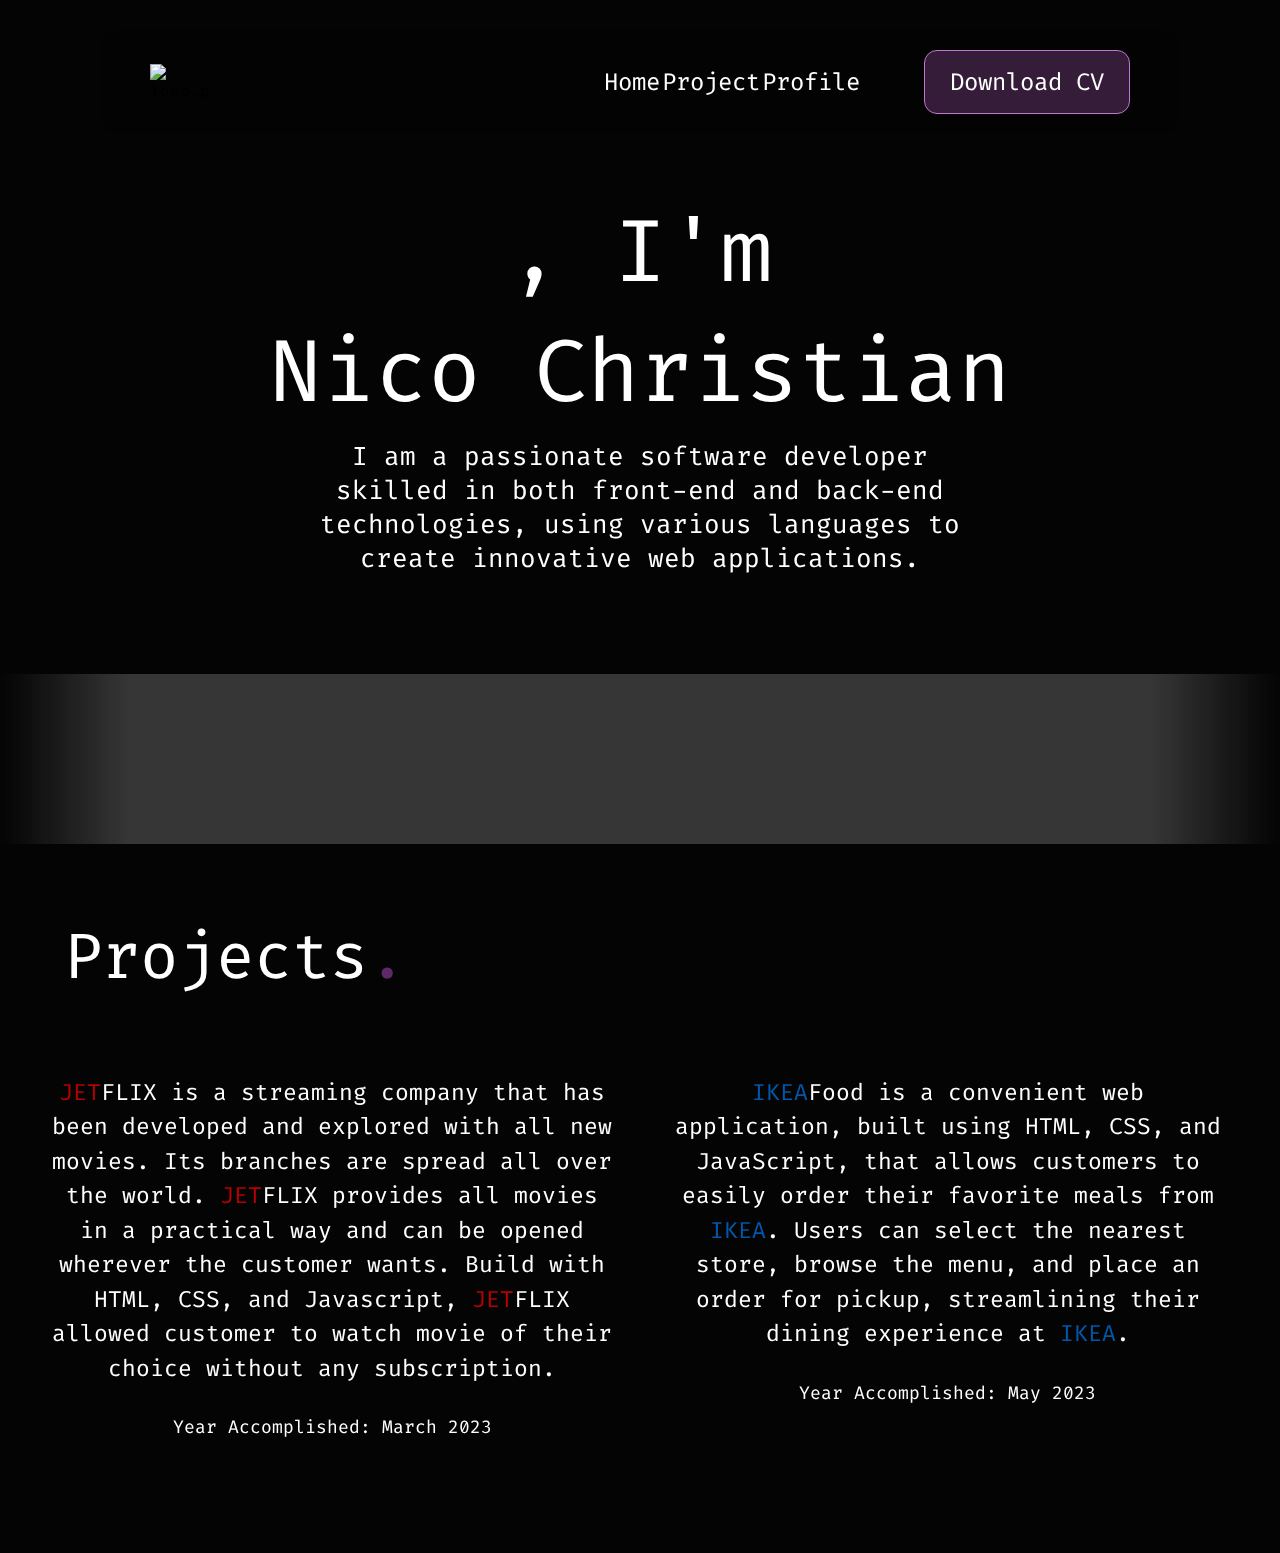
==== index.html @ f6aff2f3 "Add files via upload" ====
<!DOCTYPE html>
<html lang="en">
<head>
    <meta charset="UTF-8">
    <meta http-equiv="X-UA-Compatible" content="IE=edge">
    <meta name="viewport" content="width=device-width, initial-scale=1.0">
    <title>Nico's Portfolio</title>
    <link rel="icon" href="assets/nc_logo.png"/>
    <link rel="stylesheet" href="style.css">
    <link rel="preconnect" href="https://fonts.googleapis.com">
    <link rel="preconnect" href="https://fonts.gstatic.com" crossorigin>
    <link href="https://fonts.googleapis.com/css2?family=Fira+Code:wght@300..700&display=swap" rel="stylesheet">
</head>
<body>

<div class="navbar">
    <img src="assets/nc_logo.png" alt="logo.png">
    <div class="right">
        <div class="navbar-right">
            <a href="">Home</a>
            <a href="">Project</a>
            <a href="">Profile</a>
        </div>
        <a href="" class="download-cv" download>Download CV</a>
    </div>
</div>

<div class="text-home">
    <span class="hello"><span class="typewritter"></span>, I'm</span>
    <span class="name">Nico Christian</span>
    <p>I am a passionate software developer skilled in both front-end and 
        back-end technologies, using various languages to create innovative web applications.</p>
</div>

<div class="slider" style="
    --width: 100px;
    --height: 170px;
    --quantity: 7;
">
    <div class="list">
        <div class="item" style="--position: 1;"><img src="assets/html_2.png" alt=""></div>
        <div class="item" style="--position: 2;"><img src="assets/css_2.png" alt=""></div>
        <div class="item" style="--position: 3;"><img src="assets/js_2.png" alt=""></div>
        <div class="item3" style="--position: 4;"><img src="assets/asp_2.png" alt=""></div>
        <div class="item" style="--position: 5;"><img src="assets/python_2.png" alt=""></div>
        <div class="item2" style="--position: 6;"><img src="assets/java_2.png" alt=""></div>
        <div class="item" style="--position: 7;"><img src="assets/c_2.png" alt=""></div>
    </div>
</div>

<div class="project-title">
    <h1>Projects<span class="dot">.</span></h1>
</div>

<div class="projects">
    <div class="jetflix">
        <a href="">
            <div class="jetflix-img">
                <img src="assets/jetflix.png" alt="">
                <div class="bg-blur"></div>
                <div class="text"><img src="assets/jetflix logo.png" alt=""></div>
            </div>
        </a>
        <div class="description">
            <p>
                <span>JET</span>FLIX is a streaming company that has been developed and 
                explored with all new movies. Its branches are spread all 
                over the world. <span>JET</span>FLIX provides all movies in a practical 
                way and can be opened wherever the customer wants. 
                Build with HTML, CSS, and Javascript, <span>JET</span>FLIX allowed 
                customer to watch movie of their choice without 
                any subscription.
            </p>
            <h4 class="year">Year Accomplished: March 2023</h4>
        </div>
    </div>
    <div class="ikeafood">
        <a href="">
            <div class="ikeafood-img">
                <img src="assets/ikeafood.png" alt="">
                <div class="bg-blur"></div>
                <div class="text"><img src="assets/ikeafood logo.png" alt=""></div>
            </div>
        </a>
        <div class="description">
            <p>
                <span>IKEA</span>Food is a convenient web application, built using HTML, 
                CSS, and JavaScript, that allows customers to easily order 
                their favorite meals from <span>IKEA</span>. Users can select the nearest 
                store, browse the menu, and place an order for pickup, 
                streamlining their dining experience at <span>IKEA</span>.
            </p>
            <h4 class="year">Year Accomplished: May 2023</h4>
        </div>
    </div>
    <!-- <div class="worksphere">
        <a href="">
            <div class="worksphere-img">
                <img src="assets/worksphere.png" alt="">
                <div class="bg-blur"></div>
                <div class="text"><img src="" alt=""></div>
            </div>
        </a>
        <div class="description">
            <p>
                tes
            </p>
            <h4 class="year"></h4>
        </div>
    </div> -->
</div>


<canvas id="canvas"></canvas>
<script src="https://unpkg.com/typed.js@2.1.0/dist/typed.umd.js"></script>
<script>
    var typed = new Typed(".typewritter",{
        strings: ["Hello", "Hola", "你好", "안녕하세요", "こんにちは", "สวัสดี"],
        typeSpeed: 170,
        backSpeed: 170,
        backDelay: 1500,
        loop: true
    })
</script>
<script src="script.js"></script>

</body>
</html>
---- style.css ----
body {
	margin: 0;
	padding: 0;
	font-family: "Fira Code", monospace;
    background-color: #040404;
	background-attachment: fixed;
}

::-webkit-scrollbar{
    width: 10px;
}

::-webkit-scrollbar-thumb{
    background: #5D2A67;
    border-radius: 10px;
}

::-webkit-scrollbar-track{
    border-radius: 10px;
}

.navbar {
	z-index: 1;
	display: flex;
	justify-content: space-between;
    align-items: center;
    padding: 20px 50px;
    margin: 30px 100px;
    border-radius: 20px;
    background-color: rgba(0, 0, 0, 0.2);
	backdrop-filter: blur( 4px );
}

#canvas {
	position: fixed;
	z-index: -1;
	left: 0;
	top: 0;
	width: 100%;
	height: 100%;
}

/* Navbar */

.navbar img{
    width: 6%;
}

.navbar .navbar-right{
    display: flex;
    justify-content: space-between;
    width: 20vw;
    /* width: 60vw; */
}

.navbar .download-cv{

    color: white;
    text-decoration: none;
    font-size: 24px;
    background-color: #351C39;
    padding: 15px 25px;
    border-radius: 13px;
    border-width: 1px;
    border-style: solid;
    border-color: #C075CF;
}

.navbar .right{
    display: flex;
    align-items: center;
    gap: 5vw;
}

.navbar .navbar-right a{
    position: relative;
    color: white;
    font-size: 24px;
    cursor: pointer;
    text-decoration: none;
}

.navbar .navbar-right a:after{
    content: "";
    position: absolute;
    background-color: #C075CF;
    height: 3px;
    width: 0;
    right: 0;
    bottom: -4px;
    transition: 0.3s;
}

.navbar .navbar-right a:hover:after{

    width: 90%;
}

/* Home Text */

.text-home{
    display: flex;
    height: 50vh;
    justify-content: center;
    align-items: center;
    flex-direction: column;
}

.text-home .hello{
    height: 120px;
}

.text-home .typewritter{
    color: #C075CF;
    font-size: 88px;
}

.text-home span,
.text-home p{
    color: white;
    font-size: 88px;
}

.text-home p{
    margin: 10px 0px;
    font-size: 26px;
    text-align: center;
    width: 50vw;
}

/* Slider */
.slider{
    z-index: 1;
    display: flex;
    margin-top: 60px;
    height: var(--height);
    width: 100%;
    overflow: hidden;
    mask-image: linear-gradient(
        to right,transparent,#000 10% 90%,transparent
    );
    background: rgba( 255, 255, 255, 0.2);
    backdrop-filter: blur( 4px );
}

.slider .list{
    display: flex;
    align-items: center;
    width: 100%;
    min-width: calc(var(--width) * var(--quantity));
    position: relative;
}

.slider .list .item,
.slider .list .item2,
.slider .list .item3{
    width: var(--width);
    position: absolute;
    left: 100%;
    animation: autoRun 10s linear infinite;
    animation-delay: calc( (10s / var(--quantity)) * (var(--position) - 1) - 10s)
}

.slider .list .item img{
    width: 100%;
}

.slider .list .item2 img{
    width: 80%;
}
.slider .list .item3 img{
    width: 110%;
}

@keyframes autoRun{
    from{
        left: 100%;
    }to{
        left: calc(var(--width) * -1);
    }
}

/* Projects */
.project-title{
    margin-top: 2vh;
    padding: 10px 5vw;
}

.project-title h1,
.project-title .dot{
    color: white;
    font-size: 64px;
    font-weight: 400;
}

.project-title .dot{
    color: #5D2A67;
}

.projects{
    display: flex;
    /* flex-wrap: wrap; */
    justify-content: center;
    gap: 4vw;
    padding: 0px 50px;
    margin-bottom: 10vh;
}

.projects img{
    z-index: -2;
    width: 100%;
    border-radius: 10px;
    transition: 0.3s;
}

.jetflix-img,
.ikeafood-img{
    position: relative;
    display: flex;
    height: 100%;
    cursor: pointer;
}

.jetflix-img .text,
.ikeafood-img .text{
    position: absolute;
    display: flex;
    height: 100%;
    width: 100%;
    justify-content: center;
    align-items: center;
}

.jetflix-img .text img,
.ikeafood-img .text img{
    width: 60%;
    z-index: 2;
}

.bg-blur{
    position: absolute;
    width: 100%;
    height: 100%;
    background: rgba( 0, 0, 0, 0.3);
    backdrop-filter: blur( 1.3px );
    border-radius: 10px;
    transition: background 0.3s, backdrop-filter 0.3s;
}

.jetflix-img:hover .bg-blur,
.ikeafood-img:hover .bg-blur{
    background: rgba(0, 0, 0, 0);
    backdrop-filter: blur( 0px );
}

.jetflix-img:hover img,
.ikeafood-img:hover img{
    width: 101%;
}

.jetflix-img:hover .text img,
.ikeafood-img:hover .text img{
    width: 70%;
}

.jetflix,
.ikeafood{
    display: flex;
    flex-direction: column;
    width: 100%;
}

.jetflix .description span{
    color: #B80000;
}

.ikeafood .description span{
    color: #0058AB;
}

.projects .description p{
    color: white;
    text-align: center;
    line-height: 150%;
    font-size: 23px;
    margin-bottom: 30px;
}

.projects .description .year{
    color: white;
    font-size: 18px;
    width: 100%;
    text-align: center;
    font-weight: normal;
}
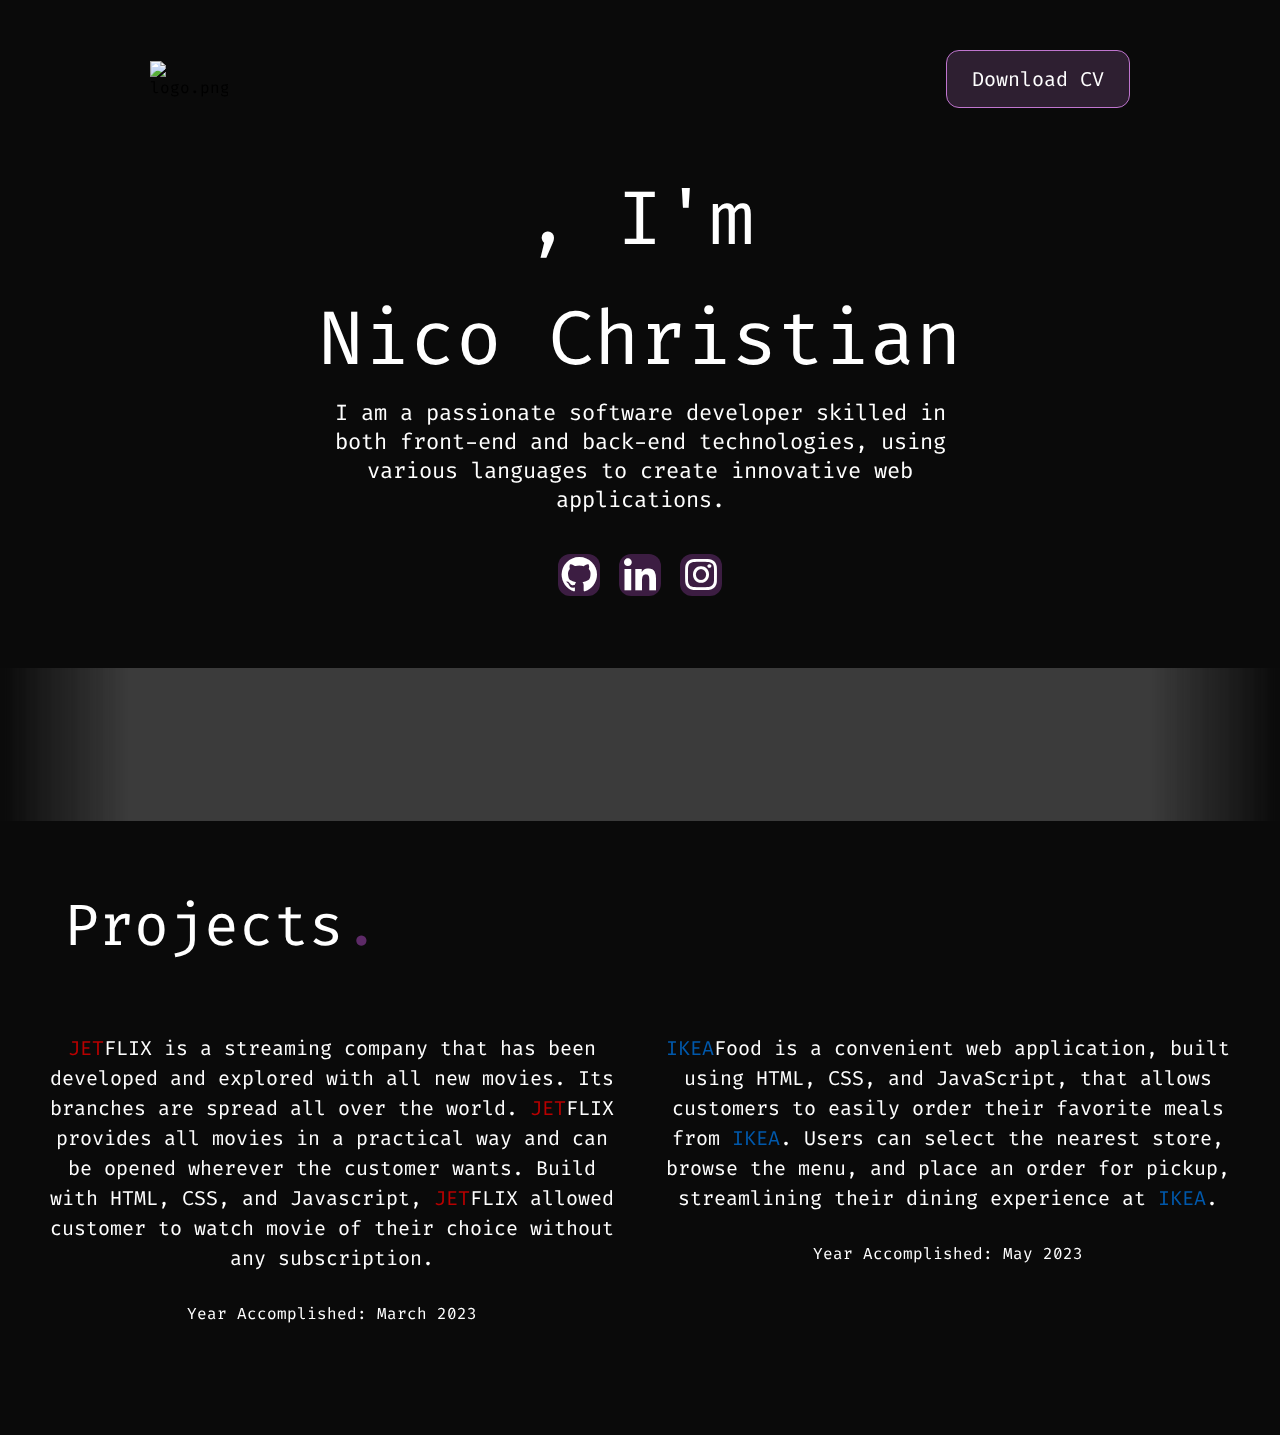
==== commit a3c08c4c: "Add files via upload" ====
--- a/index.html
+++ b/index.html
@@ -10,18 +10,14 @@
     <link rel="preconnect" href="https://fonts.googleapis.com">
     <link rel="preconnect" href="https://fonts.gstatic.com" crossorigin>
     <link href="https://fonts.googleapis.com/css2?family=Fira+Code:wght@300..700&display=swap" rel="stylesheet">
+    <link href='https://unpkg.com/boxicons@2.1.4/css/boxicons.min.css' rel='stylesheet'>
 </head>
 <body>
 
 <div class="navbar">
     <img src="assets/nc_logo.png" alt="logo.png">
     <div class="right">
-        <div class="navbar-right">
-            <a href="">Home</a>
-            <a href="">Project</a>
-            <a href="">Profile</a>
-        </div>
-        <a href="" class="download-cv" download>Download CV</a>
+        <a href="assets/CV_Nico Christian.pdf" class="download-cv" download>Download CV</a>
     </div>
 </div>
 
@@ -29,12 +25,18 @@
     <span class="hello"><span class="typewritter"></span>, I'm</span>
     <span class="name">Nico Christian</span>
     <p>I am a passionate software developer skilled in both front-end and 
-        back-end technologies, using various languages to create innovative web applications.</p>
+        back-end technologies, using various languages to create innovative web applications.
+    </p>
+    <div class="logo" style="display: flex; gap: 1.5vw;">
+        <a href="https://github.com/nicochristiann"><i class='bx bxl-github'></i></a>
+        <a href="https://www.linkedin.com/in/nico-christian-64743a2a9/"><i class='bx bxl-linkedin'></i></a>
+        <a href="https://www.instagram.com/nicoo.christiann?igsh=MTFrOG90cDY4bmV3"><i class='bx bxl-instagram'></i></a>
+    </div>
 </div>
 
 <div class="slider" style="
-    --width: 100px;
-    --height: 170px;
+    --width: 5vw;
+    --height: 17vh;
     --quantity: 7;
 ">
     <div class="list">
@@ -54,7 +56,7 @@
 
 <div class="projects">
     <div class="jetflix">
-        <a href="">
+        <a href="https://github.com/nicochristiann/Jetflix">
             <div class="jetflix-img">
                 <img src="assets/jetflix.png" alt="">
                 <div class="bg-blur"></div>
@@ -75,7 +77,7 @@
         </div>
     </div>
     <div class="ikeafood">
-        <a href="">
+        <a href="https://github.com/nicochristiann/IKEA-Food">
             <div class="ikeafood-img">
                 <img src="assets/ikeafood.png" alt="">
                 <div class="bg-blur"></div>
@@ -93,21 +95,10 @@
             <h4 class="year">Year Accomplished: May 2023</h4>
         </div>
     </div>
-    <!-- <div class="worksphere">
-        <a href="">
-            <div class="worksphere-img">
-                <img src="assets/worksphere.png" alt="">
-                <div class="bg-blur"></div>
-                <div class="text"><img src="" alt=""></div>
-            </div>
-        </a>
-        <div class="description">
-            <p>
-                tes
-            </p>
-            <h4 class="year"></h4>
-        </div>
-    </div> -->
+</div>
+
+<div class="contact">
+
 </div>
 
 
--- a/style.css
+++ b/style.css
@@ -2,7 +2,7 @@
 	margin: 0;
 	padding: 0;
 	font-family: "Fira Code", monospace;
-    background-color: #040404;
+    background-color: rgb(10, 10, 10);
 	background-attachment: fixed;
 }
 
@@ -27,8 +27,8 @@
     padding: 20px 50px;
     margin: 30px 100px;
     border-radius: 20px;
-    background-color: rgba(0, 0, 0, 0.2);
-	backdrop-filter: blur( 4px );
+    /* background-color: rgba(0, 0, 0, 0.2);
+	backdrop-filter: blur( 4px ); */
 }
 
 #canvas {
@@ -58,7 +58,8 @@
     color: white;
     text-decoration: none;
     font-size: 24px;
-    background-color: #351C39;
+    background-color: rgba(192, 117, 207, 0.2);
+	backdrop-filter: blur( 5px );
     padding: 15px 25px;
     border-radius: 13px;
     border-width: 1px;
@@ -72,30 +73,6 @@
     gap: 5vw;
 }
 
-.navbar .navbar-right a{
-    position: relative;
-    color: white;
-    font-size: 24px;
-    cursor: pointer;
-    text-decoration: none;
-}
-
-.navbar .navbar-right a:after{
-    content: "";
-    position: absolute;
-    background-color: #C075CF;
-    height: 3px;
-    width: 0;
-    right: 0;
-    bottom: -4px;
-    transition: 0.3s;
-}
-
-.navbar .navbar-right a:hover:after{
-
-    width: 90%;
-}
-
 /* Home Text */
 
 .text-home{
@@ -126,6 +103,16 @@
     font-size: 26px;
     text-align: center;
     width: 50vw;
+    margin-bottom: 40px;
+}
+
+.bx{
+    color: white; 
+    font-size: 3.3vw; 
+    background-color: #5D2A67;
+    background-color: rgba(93, 42, 103, 0.6);
+    backdrop-filter: blur( 1px );
+    border-radius: 12px;
 }
 
 /* Slider */
@@ -292,4 +279,42 @@
     width: 100%;
     text-align: center;
     font-weight: normal;
+}
+
+@media only screen and (max-width: 1420px){
+
+    .navbar img{
+        width: 8%;
+    }
+
+    .navbar .download-cv{
+        font-size: 20px;
+    }
+
+    .text-home .typewritter{
+        font-size: 76px;
+    }
+
+    .text-home span,
+    .text-home p{
+        font-size: 76px;
+    }
+
+    .text-home p{
+        font-size: 22px;
+    }
+
+    .project-title h1,
+    .project-title .dot{
+        font-size: 58px;
+    }
+
+    .projects .description p{
+        line-height: 150%;
+        font-size: 20px;
+    }
+
+    .projects .description .year{
+        font-size: 16px;
+    }
 }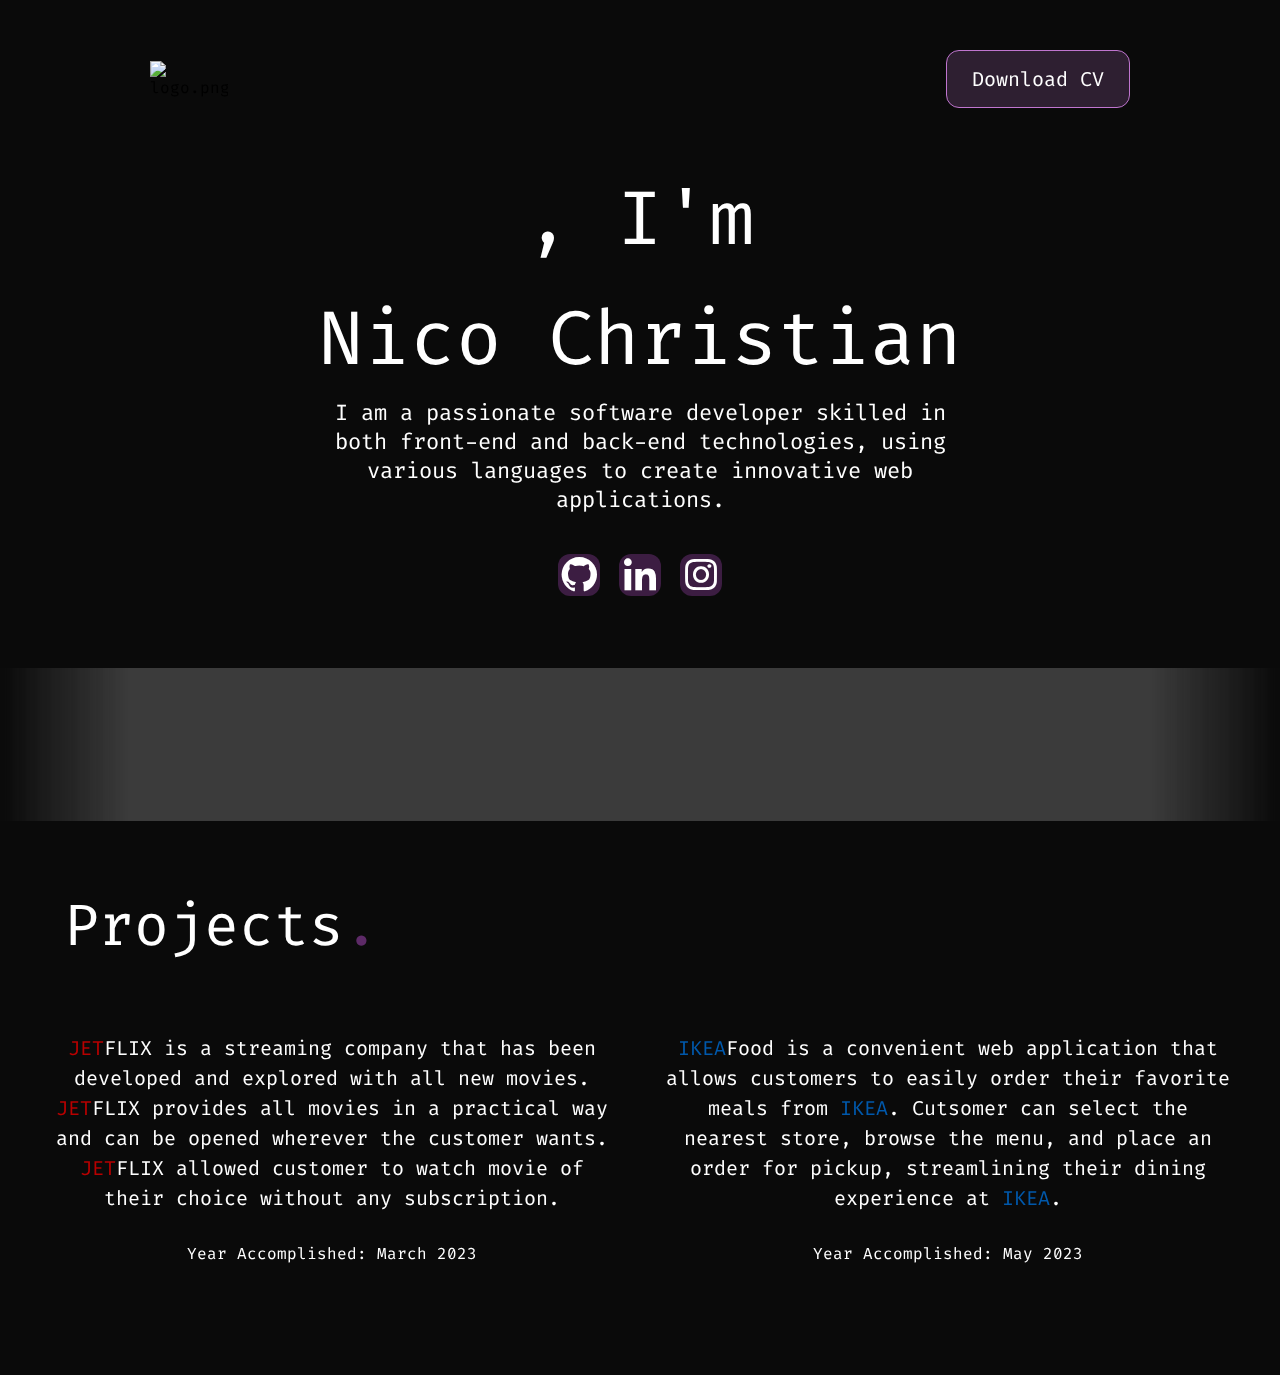
==== commit e29d417b: "Update index.html" ====
--- a/index.html
+++ b/index.html
@@ -66,12 +66,9 @@
         <div class="description">
             <p>
                 <span>JET</span>FLIX is a streaming company that has been developed and 
-                explored with all new movies. Its branches are spread all 
-                over the world. <span>JET</span>FLIX provides all movies in a practical 
-                way and can be opened wherever the customer wants. 
-                Build with HTML, CSS, and Javascript, <span>JET</span>FLIX allowed 
-                customer to watch movie of their choice without 
-                any subscription.
+                explored with all new movies. <span>JET</span>FLIX provides all movies in a practical 
+                way and can be opened wherever the customer wants. <span>JET</span>FLIX allowed 
+                customer to watch movie of their choice without any subscription.
             </p>
             <h4 class="year">Year Accomplished: March 2023</h4>
         </div>
@@ -86,11 +83,9 @@
         </a>
         <div class="description">
             <p>
-                <span>IKEA</span>Food is a convenient web application, built using HTML, 
-                CSS, and JavaScript, that allows customers to easily order 
-                their favorite meals from <span>IKEA</span>. Users can select the nearest 
-                store, browse the menu, and place an order for pickup, 
-                streamlining their dining experience at <span>IKEA</span>.
+                <span>IKEA</span>Food is a convenient web application that allows customers to easily order 
+                their favorite meals from <span>IKEA</span>. Cutsomer can select the nearest 
+                store, browse the menu, and place an order for pickup, streamlining their dining experience at <span>IKEA</span>.
             </p>
             <h4 class="year">Year Accomplished: May 2023</h4>
         </div>
@@ -116,4 +111,4 @@
 <script src="script.js"></script>
 
 </body>
-</html>+</html>
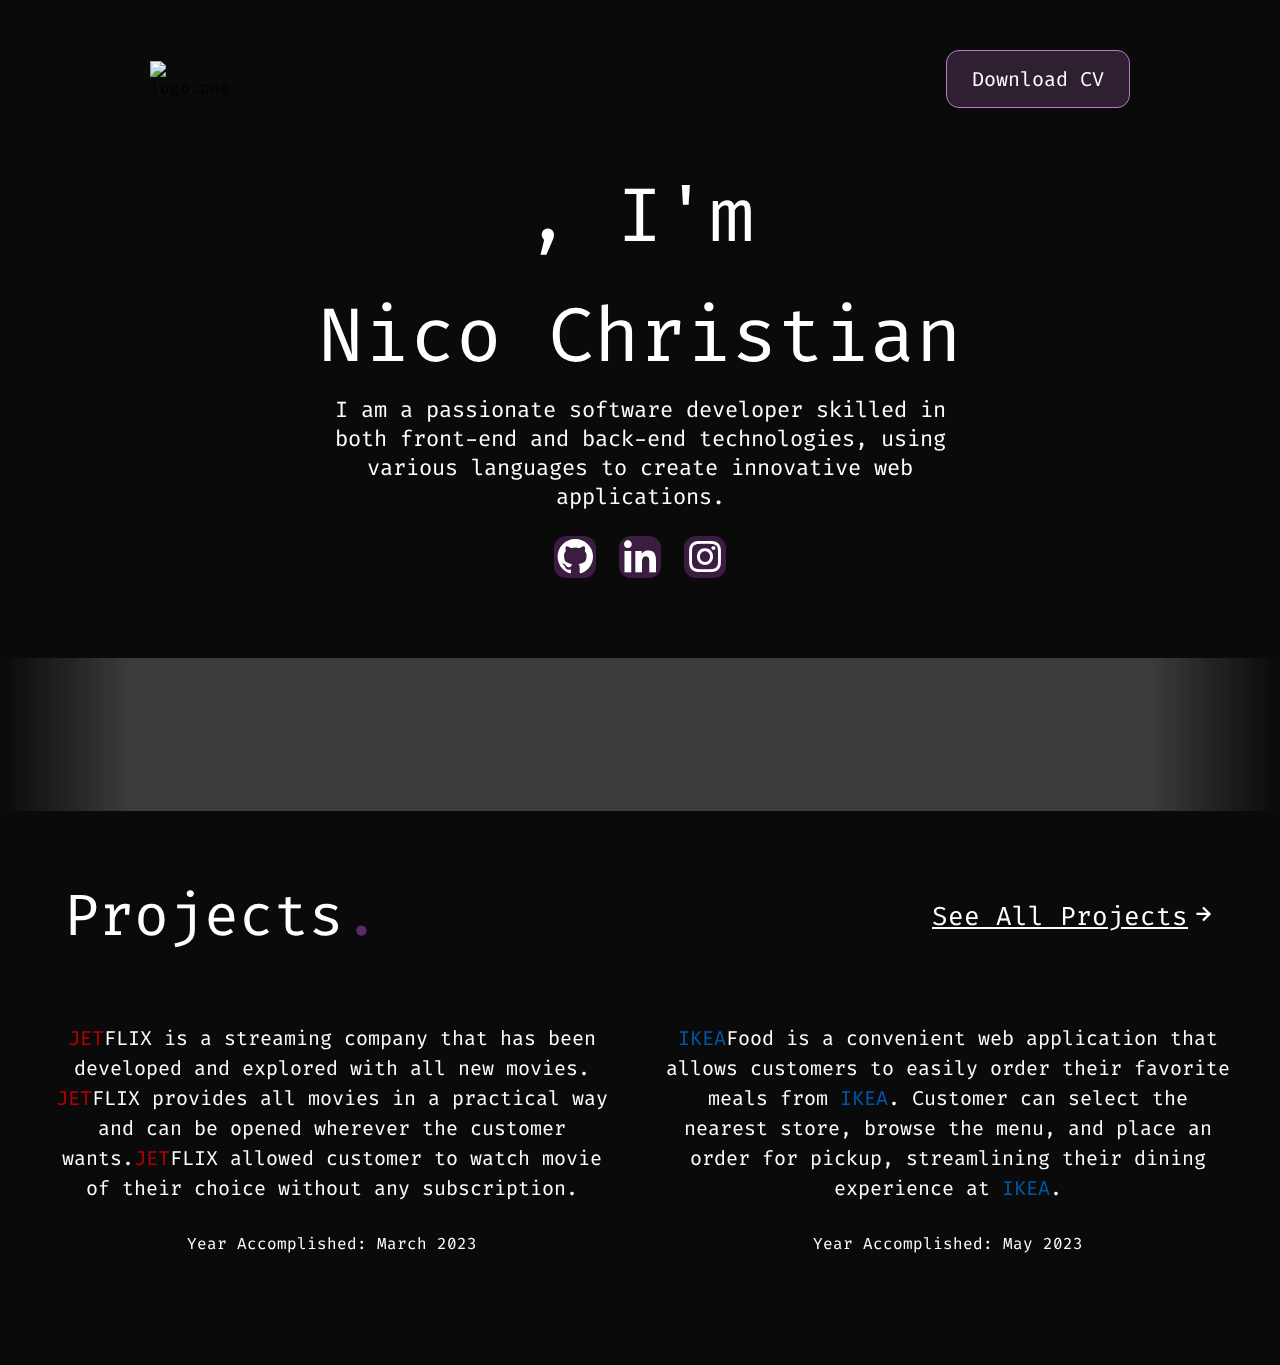
==== commit 1208d05d: "Add files via upload" ====
--- a/index.html
+++ b/index.html
@@ -27,17 +27,24 @@
     <p>I am a passionate software developer skilled in both front-end and 
         back-end technologies, using various languages to create innovative web applications.
     </p>
-    <div class="logo" style="display: flex; gap: 1.5vw;">
-        <a href="https://github.com/nicochristiann"><i class='bx bxl-github'></i></a>
-        <a href="https://www.linkedin.com/in/nico-christian-64743a2a9/"><i class='bx bxl-linkedin'></i></a>
-        <a href="https://www.instagram.com/nicoo.christiann?igsh=MTFrOG90cDY4bmV3"><i class='bx bxl-instagram'></i></a>
-    </div>
+</div>
+
+<div class="logo">
+    <a href="https://github.com/nicochristiann">
+        <i class='bx bxl-github'></i>
+    </a>
+    <a href="https://www.linkedin.com/in/nico-christian-64743a2a9/">
+        <i class='bx bxl-linkedin'></i>
+    </a>
+    <a href="https://www.instagram.com/nicoo.christiann?igsh=MTFrOG90cDY4bmV3">
+        <i class='bx bxl-instagram'></i>
+    </a>
 </div>
 
 <div class="slider" style="
     --width: 5vw;
     --height: 17vh;
-    --quantity: 7;
+    --quantity: 8;
 ">
     <div class="list">
         <div class="item" style="--position: 1;"><img src="assets/html_2.png" alt=""></div>
@@ -47,11 +54,13 @@
         <div class="item" style="--position: 5;"><img src="assets/python_2.png" alt=""></div>
         <div class="item2" style="--position: 6;"><img src="assets/java_2.png" alt=""></div>
         <div class="item" style="--position: 7;"><img src="assets/c_2.png" alt=""></div>
+        <div class="item" style="--position: 8;"><img src="assets/MySQL.png" alt=""></div>
     </div>
 </div>
 
 <div class="project-title">
     <h1>Projects<span class="dot">.</span></h1>
+    <a href="https://github.com/nicochristiann">See All Projects<i class='bx bx-right-arrow-alt' style="font-size: 26px; margin-left: 2px;"></i></a>
 </div>
 
 <div class="projects">
@@ -67,7 +76,7 @@
             <p>
                 <span>JET</span>FLIX is a streaming company that has been developed and 
                 explored with all new movies. <span>JET</span>FLIX provides all movies in a practical 
-                way and can be opened wherever the customer wants. <span>JET</span>FLIX allowed 
+                way and can be opened wherever the customer wants.<span>JET</span>FLIX allowed 
                 customer to watch movie of their choice without any subscription.
             </p>
             <h4 class="year">Year Accomplished: March 2023</h4>
@@ -84,7 +93,7 @@
         <div class="description">
             <p>
                 <span>IKEA</span>Food is a convenient web application that allows customers to easily order 
-                their favorite meals from <span>IKEA</span>. Cutsomer can select the nearest 
+                their favorite meals from <span>IKEA</span>. Customer can select the nearest 
                 store, browse the menu, and place an order for pickup, streamlining their dining experience at <span>IKEA</span>.
             </p>
             <h4 class="year">Year Accomplished: May 2023</h4>
@@ -111,4 +120,4 @@
 <script src="script.js"></script>
 
 </body>
-</html>
+</html>--- a/style.css
+++ b/style.css
@@ -13,10 +13,13 @@
 ::-webkit-scrollbar-thumb{
     background: #5D2A67;
     border-radius: 10px;
+    backdrop-filter: blur( 10px );
 }
 
 ::-webkit-scrollbar-track{
     border-radius: 10px;
+    box-shadow: inset 0 0 4px rgba(255, 255, 255, 0.2);
+    backdrop-filter: blur( 10px );
 }
 
 .navbar {
@@ -27,8 +30,6 @@
     padding: 20px 50px;
     margin: 30px 100px;
     border-radius: 20px;
-    /* background-color: rgba(0, 0, 0, 0.2);
-	backdrop-filter: blur( 4px ); */
 }
 
 #canvas {
@@ -65,6 +66,11 @@
     border-width: 1px;
     border-style: solid;
     border-color: #C075CF;
+    transition: 0.5s;
+}
+
+.navbar .download-cv:hover{
+    box-shadow: rgba(192, 117, 207, 0.8) 0 0 30px 1px;
 }
 
 .navbar .right{
@@ -77,7 +83,7 @@
 
 .text-home{
     display: flex;
-    height: 50vh;
+    height: 40vh;
     justify-content: center;
     align-items: center;
     flex-direction: column;
@@ -103,16 +109,30 @@
     font-size: 26px;
     text-align: center;
     width: 50vw;
-    margin-bottom: 40px;
-}
-
-.bx{
+    margin-bottom: 0px;
+}
+
+/* Logo */
+
+.logo{
+    display: flex;
+    height: 80px;
+    align-items: center;
+    justify-content: center;
+    gap: 1.8vw;
+}
+
+.logo .bx{
     color: white; 
     font-size: 3.3vw; 
-    background-color: #5D2A67;
     background-color: rgba(93, 42, 103, 0.6);
-    backdrop-filter: blur( 1px );
+    backdrop-filter: blur( 2px );
     border-radius: 12px;
+    transition: 0.5s;
+}
+
+.logo .bx:hover{
+    font-size: 4vw;
 }
 
 /* Slider */
@@ -123,9 +143,7 @@
     height: var(--height);
     width: 100%;
     overflow: hidden;
-    mask-image: linear-gradient(
-        to right,transparent,#000 10% 90%,transparent
-    );
+    mask-image: linear-gradient(to right, transparent, #000 10% 90%, transparent);
     background: rgba( 255, 255, 255, 0.2);
     backdrop-filter: blur( 4px );
 }
@@ -171,6 +189,19 @@
 .project-title{
     margin-top: 2vh;
     padding: 10px 5vw;
+    display: flex;
+    align-items: center;
+    justify-content: space-between;
+}
+
+.project-title a{
+    color: white;
+    font-size: 26px;
+    transition: 0.3s;
+}
+
+.project-title a:hover{
+    color: #C075CF;
 }
 
 .project-title h1,
